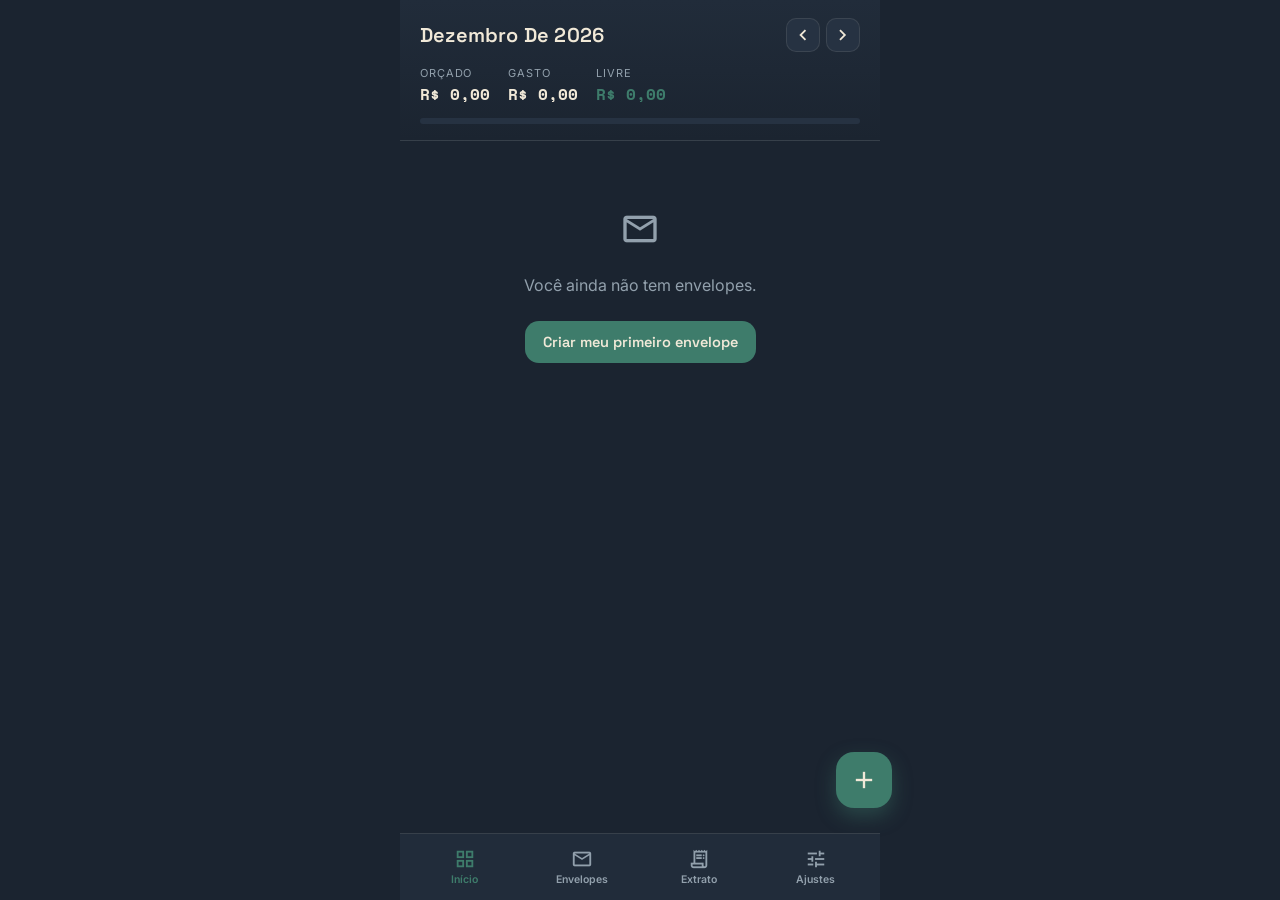
==== index.html @ c484752b "Add files via upload" ====
<!DOCTYPE html>
<html lang="pt-BR">
<head>
<meta charset="UTF-8">
<meta name="viewport" content="width=device-width, initial-scale=1.0, viewport-fit=cover, maximum-scale=1.0">
<title>Bolsos — controle por envelopes</title>
<meta name="description" content="Divida seu dinheiro em envelopes digitais e nunca mais estoure o orçamento do mês.">
<meta name="theme-color" content="#1B2430">
<link rel="manifest" href="manifest.json">
<link rel="icon" type="image/png" href="icons/favicon.png">
<link rel="apple-touch-icon" href="icons/icon-192.png">

<link rel="preconnect" href="https://fonts.googleapis.com">
<link rel="preconnect" href="https://fonts.gstatic.com" crossorigin>
<link href="https://fonts.googleapis.com/css2?family=Space+Grotesk:wght@500;600;700&family=Inter:wght@400;500;600;700&family=Space+Mono:wght@400;700&display=swap" rel="stylesheet">
<link rel="stylesheet" href="https://fonts.googleapis.com/css2?family=Material+Symbols+Outlined:opsz,wght,FILL,GRAD@20..48,300..600,0..1,-50..200">

<link rel="stylesheet" href="style.css">
</head>
<body>

<div id="app">

  <!-- Barra de razão (ledger bar) -->
  <header class="ledger-bar">
    <div class="ledger-top">
      <div class="ledger-mes" id="ledger-mes">Julho 2026</div>
      <button class="icon-btn" id="btn-mes-anterior" aria-label="Mês anterior">
        <span class="material-symbols-outlined">chevron_left</span>
      </button>
      <button class="icon-btn" id="btn-mes-proximo" aria-label="Próximo mês">
        <span class="material-symbols-outlined">chevron_right</span>
      </button>
    </div>
    <div class="ledger-stats">
      <div class="stat">
        <span class="stat-label">orçado</span>
        <span class="stat-value" id="stat-orcado">R$ 0</span>
      </div>
      <div class="stat">
        <span class="stat-label">gasto</span>
        <span class="stat-value" id="stat-gasto">R$ 0</span>
      </div>
      <div class="stat stat-livre">
        <span class="stat-label">livre</span>
        <span class="stat-value" id="stat-livre">R$ 0</span>
      </div>
    </div>
    <div class="ledger-bar-track">
      <div class="ledger-bar-fill" id="ledger-bar-fill"></div>
    </div>
  </header>

  <main id="main">

    <!-- VIEW: Início -->
    <section class="view active" id="view-inicio">
      <div class="envelopes-grid" id="envelopes-grid"></div>
      <div class="empty-state" id="empty-inicio" hidden>
        <span class="material-symbols-outlined empty-icon">mail</span>
        <p>Você ainda não tem envelopes.</p>
        <button class="btn-primary" id="btn-criar-primeiro">Criar meu primeiro envelope</button>
      </div>
    </section>

    <!-- VIEW: Envelopes (gerenciar) -->
    <section class="view" id="view-envelopes">
      <div class="section-head">
        <h2>Seus envelopes</h2>
        <button class="btn-secondary" id="btn-novo-envelope">
          <span class="material-symbols-outlined">add</span> Novo
        </button>
      </div>
      <div class="envelope-list" id="envelope-list"></div>
    </section>

    <!-- VIEW: Extrato -->
    <section class="view" id="view-extrato">
      <div class="section-head">
        <h2>Extrato</h2>
      </div>
      <div class="extrato-filtros">
        <select id="filtro-envelope">
          <option value="todos">Todos os envelopes</option>
        </select>
      </div>
      <div class="extrato-lista" id="extrato-lista"></div>
      <div class="empty-state" id="empty-extrato" hidden>
        <span class="material-symbols-outlined empty-icon">receipt_long</span>
        <p>Nenhum lançamento neste mês.</p>
      </div>
    </section>

    <!-- VIEW: Ajustes -->
    <section class="view" id="view-ajustes">
      <div class="section-head">
        <h2>Ajustes</h2>
      </div>

      <div class="ajuste-card">
        <div class="ajuste-row">
          <div>
            <strong>Dia de fechamento do mês</strong>
            <p class="ajuste-desc">Em qual dia o mês vira para seus envelopes.</p>
          </div>
          <select id="config-dia-fechamento">
            <!-- preenchido via JS -->
          </select>
        </div>
      </div>

      <div class="ajuste-card">
        <div class="ajuste-row ajuste-row-stack">
          <div>
            <strong>Backup dos seus dados</strong>
            <p class="ajuste-desc">Tudo fica salvo só neste aparelho. Exporte de vez em quando para não perder nada.</p>
          </div>
          <div class="ajuste-botoes">
            <button class="btn-secondary" id="btn-exportar">
              <span class="material-symbols-outlined">download</span> Exportar backup
            </button>
            <button class="btn-secondary" id="btn-importar">
              <span class="material-symbols-outlined">upload</span> Importar backup
            </button>
            <input type="file" id="input-importar" accept="application/json" hidden>
          </div>
        </div>
      </div>

      <div class="ajuste-card ajuste-card-perigo">
        <div class="ajuste-row">
          <div>
            <strong>Apagar todos os dados</strong>
            <p class="ajuste-desc">Remove envelopes e lançamentos deste aparelho. Não tem como desfazer.</p>
          </div>
          <button class="btn-perigo" id="btn-apagar-tudo">Apagar tudo</button>
        </div>
      </div>

      <div class="sobre-app">
        <p>Bolsos 1.0 · seus dados ficam só no seu aparelho, sem nuvem.</p>
        <a href="privacy.html">Política de privacidade</a>
      </div>
    </section>

  </main>

  <button class="fab" id="fab-add" aria-label="Novo lançamento">
    <span class="material-symbols-outlined">add</span>
  </button>

  <nav class="bottom-nav">
    <button class="nav-btn active" data-view="inicio">
      <span class="material-symbols-outlined">grid_view</span>
      <span>Início</span>
    </button>
    <button class="nav-btn" data-view="envelopes">
      <span class="material-symbols-outlined">mail</span>
      <span>Envelopes</span>
    </button>
    <button class="nav-btn" data-view="extrato">
      <span class="material-symbols-outlined">receipt_long</span>
      <span>Extrato</span>
    </button>
    <button class="nav-btn" data-view="ajustes">
      <span class="material-symbols-outlined">tune</span>
      <span>Ajustes</span>
    </button>
  </nav>

</div>

<!-- SHEET: novo lançamento -->
<div class="sheet-overlay" id="overlay"></div>

<div class="sheet" id="sheet-lancamento">
  <div class="sheet-handle"></div>
  <h3 class="sheet-title">Novo lançamento</h3>

  <div class="campo">
    <label>Envelope</label>
    <div class="chips" id="chips-envelope"></div>
  </div>

  <div class="campo">
    <label for="input-valor">Valor</label>
    <div class="input-valor-wrap">
      <span>R$</span>
      <input type="text" inputmode="decimal" id="input-valor" placeholder="0,00">
    </div>
  </div>

  <div class="campo campo-linha">
    <div class="campo campo-metade">
      <label for="input-data">Data</label>
      <input type="date" id="input-data">
    </div>
    <div class="campo campo-metade">
      <label for="input-nota">Nota (opcional)</label>
      <input type="text" id="input-nota" placeholder="Ex: mercado da semana" maxlength="60">
    </div>
  </div>

  <button class="btn-primary btn-full" id="btn-salvar-lancamento">Salvar lançamento</button>
</div>

<!-- SHEET: novo/editar envelope -->
<div class="sheet" id="sheet-envelope">
  <div class="sheet-handle"></div>
  <h3 class="sheet-title" id="titulo-sheet-envelope">Novo envelope</h3>

  <div class="campo">
    <label for="input-nome-envelope">Nome</label>
    <input type="text" id="input-nome-envelope" placeholder="Ex: Mercado" maxlength="24">
  </div>

  <div class="campo">
    <label for="input-limite-envelope">Limite mensal</label>
    <div class="input-valor-wrap">
      <span>R$</span>
      <input type="text" inputmode="decimal" id="input-limite-envelope" placeholder="0,00">
    </div>
  </div>

  <div class="campo">
    <label>Ícone</label>
    <div class="icon-grid" id="icon-grid"></div>
  </div>

  <div class="campo">
    <label>Cor do papel</label>
    <div class="paper-grid" id="paper-grid"></div>
  </div>

  <button class="btn-primary btn-full" id="btn-salvar-envelope">Salvar envelope</button>
  <button class="btn-texto-perigo" id="btn-excluir-envelope" hidden>Excluir este envelope</button>
</div>

<div class="toast" id="toast"></div>

<script src="app.js"></script>
</body>
</html>
---- style.css ----
:root {
  --navy: #1B2430;
  --navy-panel: #212C3A;
  --navy-panel-2: #263242;
  --line: rgba(241, 233, 216, 0.10);

  --kraft: #EFE6D3;
  --kraft-dark: #D6CAB0;
  --manila: #E4DCC3;
  --manila-dark: #CBC1A3;
  --sand: #D9CFB8;
  --sand-dark: #BFB294;
  --slate-paper: #CCD6D3;
  --slate-paper-dark: #AAB8B3;

  --ink: #1B2430;
  --cream: #F1E9D8;
  --muted: #92A0AC;

  --teal: #3E7C6B;
  --teal-dark: #2E5F52;
  --gold: #C99A3E;
  --gold-dark: #9C7629;
  --brick: #B84C36;
  --brick-dark: #8E3A29;

  --radius-card: 20px;
  --radius-sheet: 24px;

  --font-display: 'Space Grotesk', sans-serif;
  --font-body: 'Inter', sans-serif;
  --font-mono: 'Space Mono', monospace;
}

* { box-sizing: border-box; }

html, body {
  margin: 0;
  padding: 0;
  background: var(--navy);
  color: var(--cream);
  font-family: var(--font-body);
  -webkit-tap-highlight-color: transparent;
  overscroll-behavior-y: none;
}

body {
  min-height: 100vh;
  min-height: 100dvh;
}

button, input, select {
  font-family: inherit;
  color: inherit;
}

.material-symbols-outlined {
  font-variation-settings: 'FILL' 0, 'wght' 400, 'GRAD' 0, 'opsz' 24;
  font-size: 22px;
  line-height: 1;
  display: inline-block;
}

#app {
  max-width: 480px;
  margin: 0 auto;
  min-height: 100vh;
  min-height: 100dvh;
  display: flex;
  flex-direction: column;
  position: relative;
  padding-bottom: calc(78px + env(safe-area-inset-bottom));
}

/* ===== Ledger bar ===== */
.ledger-bar {
  padding: calc(18px + env(safe-area-inset-top)) 20px 16px;
  background: linear-gradient(180deg, var(--navy-panel), var(--navy));
  border-bottom: 1px solid var(--line);
  position: sticky;
  top: 0;
  z-index: 10;
}

.ledger-top {
  display: flex;
  align-items: center;
  gap: 6px;
  margin-bottom: 14px;
}

.ledger-mes {
  font-family: var(--font-display);
  font-weight: 600;
  font-size: 20px;
  letter-spacing: 0.01em;
  flex: 1;
  text-transform: capitalize;
}

.icon-btn {
  background: var(--navy-panel-2);
  border: 1px solid var(--line);
  color: var(--cream);
  width: 34px;
  height: 34px;
  border-radius: 10px;
  display: flex;
  align-items: center;
  justify-content: center;
}

.ledger-stats {
  display: flex;
  gap: 18px;
  margin-bottom: 12px;
}

.stat {
  display: flex;
  flex-direction: column;
  gap: 2px;
}

.stat-label {
  font-size: 11px;
  text-transform: uppercase;
  letter-spacing: 0.08em;
  color: var(--muted);
}

.stat-value {
  font-family: var(--font-mono);
  font-size: 16px;
  font-weight: 700;
}

.stat-livre .stat-value { color: var(--teal); }
.stat-livre.negativo .stat-value { color: var(--brick); }

.ledger-bar-track {
  height: 6px;
  border-radius: 4px;
  background: var(--navy-panel-2);
  overflow: hidden;
}

.ledger-bar-fill {
  height: 100%;
  width: 0%;
  background: var(--teal);
  border-radius: 4px;
  transition: width 0.4s ease, background 0.4s ease;
}

/* ===== Views ===== */
#main {
  flex: 1;
  padding: 18px 16px 24px;
}

.view { display: none; }
.view.active { display: block; }

.section-head {
  display: flex;
  align-items: center;
  justify-content: space-between;
  margin-bottom: 14px;
}

.section-head h2 {
  font-family: var(--font-display);
  font-size: 19px;
  margin: 0;
}

/* ===== Envelope card (signature element) ===== */
.envelopes-grid {
  display: grid;
  grid-template-columns: 1fr 1fr;
  gap: 14px;
}

.envelope-card {
  position: relative;
  padding-top: 30px;
  cursor: pointer;
  color: var(--ink);
}

.envelope-flap {
  position: absolute;
  top: 0; left: 0; right: 0;
  height: 34px;
  clip-path: polygon(0 0, 100% 0, 50% 100%);
}

.envelope-body {
  position: relative;
  border-radius: 0 0 14px 14px;
  padding: 30px 14px 16px;
  min-height: 118px;
  display: flex;
  flex-direction: column;
  justify-content: flex-end;
  box-shadow: 0 6px 14px rgba(0,0,0,0.22);
}

.envelope-seal {
  position: absolute;
  top: 14px;
  left: 50%;
  transform: translateX(-50%);
  width: 42px;
  height: 42px;
  border-radius: 50%;
  display: flex;
  align-items: center;
  justify-content: center;
  background: conic-gradient(var(--seal-color, var(--teal)) calc(var(--pct, 0) * 1%), rgba(27,36,48,0.14) 0);
}

.envelope-seal::after {
  content: "";
  position: absolute;
  inset: 4px;
  border-radius: 50%;
  background: var(--navy);
}

.envelope-seal .material-symbols-outlined {
  position: relative;
  z-index: 1;
  color: var(--cream);
  font-size: 18px;
}

.envelope-nome {
  font-family: var(--font-display);
  font-weight: 600;
  font-size: 14px;
  margin-bottom: 6px;
}

.envelope-valores {
  font-family: var(--font-mono);
  font-size: 12.5px;
  color: rgba(27,36,48,0.72);
}

.envelope-valores strong {
  color: var(--ink);
  font-size: 14px;
}

.envelope-status-tag {
  position: absolute;
  bottom: 12px;
  right: 12px;
  font-size: 10px;
  font-family: var(--font-mono);
  padding: 2px 7px;
  border-radius: 20px;
  font-weight: 700;
  letter-spacing: 0.02em;
}

.tag-ok { background: rgba(62,124,107,0.18); color: var(--teal-dark); }
.tag-atencao { background: rgba(201,154,62,0.22); color: var(--gold-dark); }
.tag-estourado { background: rgba(184,76,54,0.20); color: var(--brick-dark); }

/* ===== Empty state ===== */
.empty-state {
  display: flex;
  flex-direction: column;
  align-items: center;
  text-align: center;
  gap: 10px;
  padding: 50px 20px;
  color: var(--muted);
}

.empty-icon {
  font-size: 40px !important;
  color: var(--muted);
}

/* ===== Envelope list (manage) ===== */
.envelope-list {
  display: flex;
  flex-direction: column;
  gap: 10px;
}

.envelope-list-item {
  display: flex;
  align-items: center;
  gap: 12px;
  background: var(--navy-panel);
  border: 1px solid var(--line);
  border-radius: 16px;
  padding: 12px 14px;
}

.envelope-list-icon {
  width: 38px;
  height: 38px;
  border-radius: 10px;
  display: flex;
  align-items: center;
  justify-content: center;
  flex-shrink: 0;
}

.envelope-list-icon .material-symbols-outlined { color: var(--ink); font-size: 20px; }

.envelope-list-info { flex: 1; min-width: 0; }
.envelope-list-info strong { display: block; font-family: var(--font-display); font-size: 14.5px; }
.envelope-list-info span { font-size: 12.5px; color: var(--muted); font-family: var(--font-mono); }

/* ===== Extrato ===== */
.extrato-filtros { margin-bottom: 14px; }

select {
  background: var(--navy-panel);
  border: 1px solid var(--line);
  color: var(--cream);
  padding: 10px 12px;
  border-radius: 12px;
  font-size: 13.5px;
  width: 100%;
}

.extrato-lista {
  display: flex;
  flex-direction: column;
  gap: 8px;
}

.extrato-item {
  display: flex;
  align-items: center;
  gap: 12px;
  background: var(--navy-panel);
  border: 1px solid var(--line);
  border-radius: 14px;
  padding: 11px 13px;
}

.extrato-icon {
  width: 34px;
  height: 34px;
  border-radius: 9px;
  display: flex;
  align-items: center;
  justify-content: center;
  flex-shrink: 0;
}

.extrato-icon .material-symbols-outlined { color: var(--ink); font-size: 18px; }

.extrato-info { flex: 1; min-width: 0; }
.extrato-info strong { display: block; font-size: 13.5px; font-weight: 600; }
.extrato-info span { font-size: 11.5px; color: var(--muted); }

.extrato-valor {
  font-family: var(--font-mono);
  font-weight: 700;
  font-size: 13.5px;
  color: var(--brick);
  white-space: nowrap;
}

.extrato-delete {
  background: none;
  border: none;
  color: var(--muted);
  padding: 4px;
  display: flex;
}

/* ===== Ajustes ===== */
.ajuste-card {
  background: var(--navy-panel);
  border: 1px solid var(--line);
  border-radius: 16px;
  padding: 14px;
  margin-bottom: 12px;
}

.ajuste-row {
  display: flex;
  align-items: center;
  justify-content: space-between;
  gap: 12px;
}

.ajuste-row-stack { flex-direction: column; align-items: stretch; }

.ajuste-row strong { font-size: 14px; }
.ajuste-desc { font-size: 12.5px; color: var(--muted); margin: 4px 0 0; line-height: 1.4; }

.ajuste-card select { width: auto; min-width: 90px; }

.ajuste-botoes { display: flex; flex-direction: column; gap: 8px; margin-top: 12px; }

.ajuste-card-perigo { border-color: rgba(184,76,54,0.35); }

.btn-perigo {
  background: rgba(184,76,54,0.14);
  color: var(--brick);
  border: 1px solid rgba(184,76,54,0.35);
  padding: 9px 14px;
  border-radius: 10px;
  font-size: 13px;
  font-weight: 600;
  white-space: nowrap;
}

.sobre-app {
  text-align: center;
  color: var(--muted);
  font-size: 12px;
  padding: 20px 0 10px;
  line-height: 1.6;
}

.sobre-app a { color: var(--teal); text-decoration: none; }

/* ===== Buttons ===== */
.btn-primary {
  background: var(--teal);
  color: var(--cream);
  border: none;
  padding: 12px 18px;
  border-radius: 14px;
  font-weight: 600;
  font-size: 14.5px;
  font-family: var(--font-display);
  display: inline-flex;
  align-items: center;
  justify-content: center;
  gap: 6px;
}

.btn-full { width: 100%; }

.btn-secondary {
  background: var(--navy-panel-2);
  color: var(--cream);
  border: 1px solid var(--line);
  padding: 9px 14px;
  border-radius: 12px;
  font-size: 13px;
  font-weight: 600;
  display: inline-flex;
  align-items: center;
  gap: 6px;
}

.btn-texto-perigo {
  background: none;
  border: none;
  color: var(--brick);
  font-size: 13px;
  padding: 12px 0 4px;
  width: 100%;
  text-align: center;
}

/* ===== FAB ===== */
.fab {
  position: fixed;
  right: 20px;
  bottom: calc(92px + env(safe-area-inset-bottom));
  width: 56px;
  height: 56px;
  border-radius: 18px;
  background: var(--teal);
  color: var(--cream);
  border: none;
  display: flex;
  align-items: center;
  justify-content: center;
  box-shadow: 0 8px 20px rgba(62,124,107,0.4);
  z-index: 20;
  left: 50%;
  margin-left: min(196px, calc(50vw - 36px));
}

.fab .material-symbols-outlined { font-size: 28px; }

/* ===== Bottom nav ===== */
.bottom-nav {
  position: fixed;
  bottom: 0;
  left: 0;
  right: 0;
  display: flex;
  max-width: 480px;
  margin: 0 auto;
  background: var(--navy-panel);
  border-top: 1px solid var(--line);
  padding: 8px 6px calc(8px + env(safe-area-inset-bottom));
  z-index: 20;
}

.nav-btn {
  flex: 1;
  background: none;
  border: none;
  color: var(--muted);
  display: flex;
  flex-direction: column;
  align-items: center;
  gap: 3px;
  padding: 6px 0;
  font-size: 10.5px;
  font-weight: 600;
  border-radius: 12px;
}

.nav-btn.active { color: var(--teal); }

/* ===== Sheets (bottom modal) ===== */
.sheet-overlay {
  position: fixed;
  inset: 0;
  background: rgba(0,0,0,0.5);
  opacity: 0;
  pointer-events: none;
  transition: opacity 0.25s ease;
  z-index: 30;
}

.sheet-overlay.visible { opacity: 1; pointer-events: auto; }

.sheet {
  position: fixed;
  left: 0; right: 0; bottom: 0;
  max-width: 480px;
  margin: 0 auto;
  background: var(--navy-panel);
  border-radius: 24px 24px 0 0;
  padding: 10px 20px calc(24px + env(safe-area-inset-bottom));
  transform: translateY(110%);
  transition: transform 0.3s cubic-bezier(.32,.72,0,1);
  z-index: 31;
  max-height: 86vh;
  overflow-y: auto;
}

.sheet.visible { transform: translateY(0); }

.sheet-handle {
  width: 36px;
  height: 4px;
  background: var(--line);
  border-radius: 4px;
  margin: 8px auto 14px;
}

.sheet-title {
  font-family: var(--font-display);
  font-size: 18px;
  margin: 0 0 16px;
}

.campo { margin-bottom: 16px; }
.campo label {
  display: block;
  font-size: 12.5px;
  color: var(--muted);
  margin-bottom: 6px;
  font-weight: 600;
}

.campo-linha { display: flex; gap: 10px; }
.campo-metade { flex: 1; margin-bottom: 0; }

input[type="text"], input[type="date"] {
  width: 100%;
  background: var(--navy-panel-2);
  border: 1px solid var(--line);
  color: var(--cream);
  padding: 12px 13px;
  border-radius: 12px;
  font-size: 15px;
}

.input-valor-wrap {
  display: flex;
  align-items: center;
  background: var(--navy-panel-2);
  border: 1px solid var(--line);
  border-radius: 12px;
  padding: 0 13px;
}

.input-valor-wrap span { color: var(--muted); font-family: var(--font-mono); margin-right: 6px; }

.input-valor-wrap input {
  border: none;
  background: none;
  padding: 12px 0;
  font-family: var(--font-mono);
  font-size: 17px;
  font-weight: 700;
  flex: 1;
}

.input-valor-wrap input:focus { outline: none; }
input:focus, select:focus { outline: 2px solid var(--teal); outline-offset: 1px; }

.chips {
  display: flex;
  flex-wrap: wrap;
  gap: 8px;
}

.chip {
  display: flex;
  align-items: center;
  gap: 6px;
  padding: 8px 12px;
  border-radius: 20px;
  background: var(--navy-panel-2);
  border: 1px solid var(--line);
  font-size: 13px;
  font-weight: 600;
}

.chip .material-symbols-outlined { font-size: 16px; }

.chip.selected {
  background: var(--teal);
  border-color: var(--teal);
  color: var(--cream);
}

.icon-grid, .paper-grid {
  display: grid;
  grid-template-columns: repeat(6, 1fr);
  gap: 8px;
}

.icon-opt {
  aspect-ratio: 1;
  border-radius: 10px;
  background: var(--navy-panel-2);
  border: 1px solid var(--line);
  display: flex;
  align-items: center;
  justify-content: center;
}

.icon-opt.selected { background: var(--teal); border-color: var(--teal); }
.icon-opt .material-symbols-outlined { color: var(--cream); font-size: 19px; }

.paper-opt {
  aspect-ratio: 1;
  border-radius: 10px;
  border: 2px solid transparent;
}

.paper-opt.selected { border-color: var(--teal); }

/* ===== Toast ===== */
.toast {
  position: fixed;
  left: 50%;
  bottom: calc(90px + env(safe-area-inset-bottom));
  transform: translateX(-50%) translateY(20px);
  background: var(--cream);
  color: var(--ink);
  padding: 11px 18px;
  border-radius: 30px;
  font-size: 13.5px;
  font-weight: 600;
  box-shadow: 0 8px 20px rgba(0,0,0,0.3);
  opacity: 0;
  pointer-events: none;
  transition: opacity 0.25s ease, transform 0.25s ease;
  z-index: 50;
  max-width: 90%;
  text-align: center;
}

.toast.visible {
  opacity: 1;
  transform: translateX(-50%) translateY(0);
}

/* ===== Accessibility ===== */
:focus-visible { outline: 2px solid var(--teal); outline-offset: 2px; }

@media (prefers-reduced-motion: reduce) {
  * { transition: none !important; animation: none !important; }
}

@media (max-width: 340px) {
  .envelopes-grid { grid-template-columns: 1fr 1fr; gap: 10px; }
}
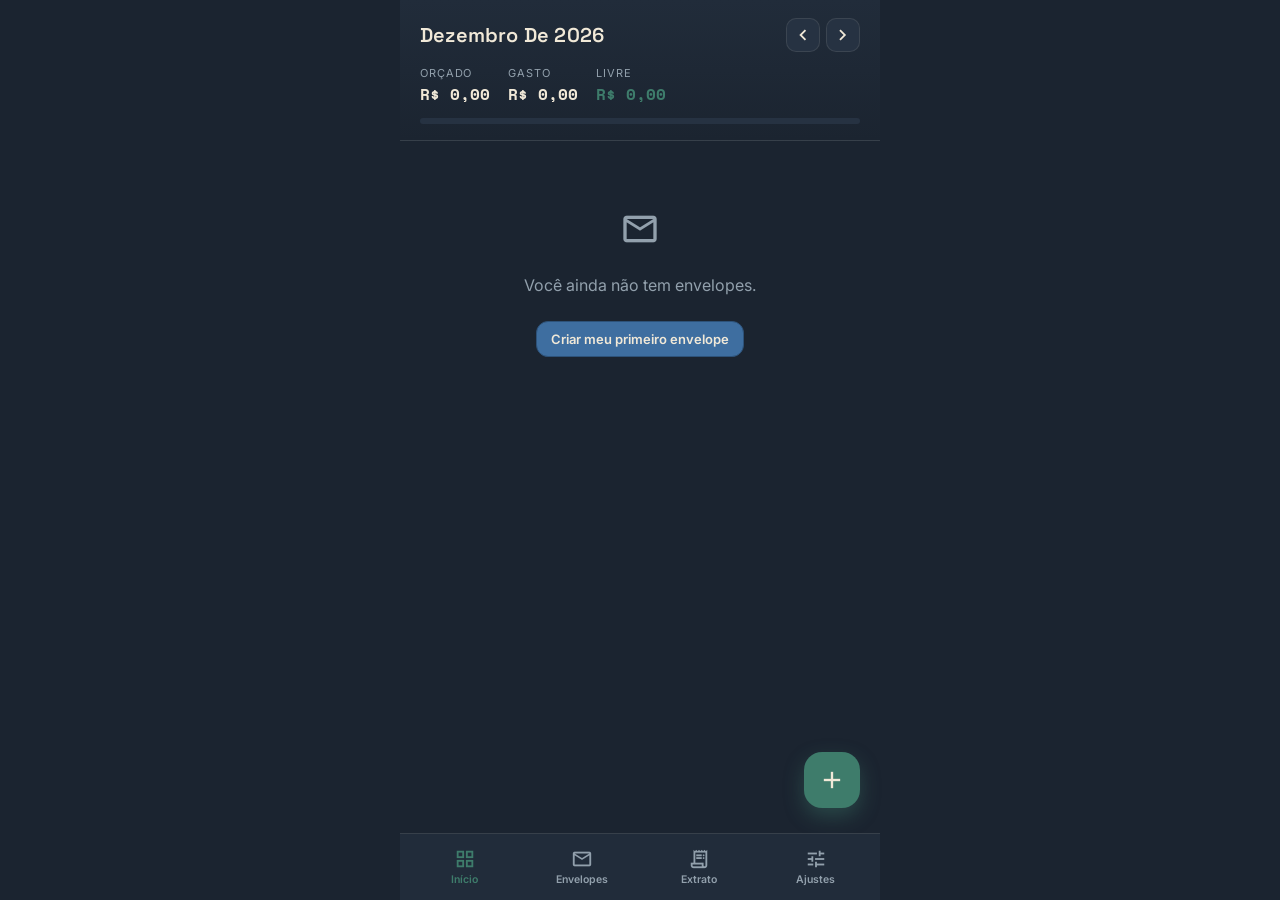
==== commit c5daa522: "Add files via upload" ====
--- a/index.html
+++ b/index.html
@@ -59,7 +59,7 @@
       <div class="empty-state" id="empty-inicio" hidden>
         <span class="material-symbols-outlined empty-icon">mail</span>
         <p>Você ainda não tem envelopes.</p>
-        <button class="btn-primary" id="btn-criar-primeiro">Criar meu primeiro envelope</button>
+        <button class="btn-azul" id="btn-criar-primeiro">Criar meu primeiro envelope</button>
       </div>
     </section>
 
@@ -67,7 +67,7 @@
     <section class="view" id="view-envelopes">
       <div class="section-head">
         <h2>Seus envelopes</h2>
-        <button class="btn-secondary" id="btn-novo-envelope">
+        <button class="btn-azul" id="btn-novo-envelope">
           <span class="material-symbols-outlined">add</span> Novo
         </button>
       </div>
@@ -145,9 +145,11 @@
 
   </main>
 
-  <button class="fab" id="fab-add" aria-label="Novo lançamento">
-    <span class="material-symbols-outlined">add</span>
-  </button>
+  <div class="fab-wrap">
+    <button class="fab" id="fab-add" aria-label="Novo lançamento">
+      <span class="material-symbols-outlined">add</span>
+    </button>
+  </div>
 
   <nav class="bottom-nav">
     <button class="nav-btn active" data-view="inicio">
--- a/style.css
+++ b/style.css
@@ -23,6 +23,8 @@
   --gold-dark: #9C7629;
   --brick: #B84C36;
   --brick-dark: #8E3A29;
+  --blue: #3E6EA0;
+  --blue-dark: #2D5279;
 
   --radius-card: 20px;
   --radius-sheet: 24px;
@@ -247,6 +249,9 @@
   font-family: var(--font-mono);
   font-size: 12.5px;
   color: rgba(27,36,48,0.72);
+  white-space: nowrap;
+  overflow: hidden;
+  text-overflow: ellipsis;
 }
 
 .envelope-valores strong {
@@ -361,7 +366,14 @@
 .extrato-icon .material-symbols-outlined { color: var(--ink); font-size: 18px; }
 
 .extrato-info { flex: 1; min-width: 0; }
-.extrato-info strong { display: block; font-size: 13.5px; font-weight: 600; }
+.extrato-info strong {
+  display: block;
+  font-size: 13.5px;
+  font-weight: 600;
+  white-space: nowrap;
+  overflow: hidden;
+  text-overflow: ellipsis;
+}
 .extrato-info span { font-size: 11.5px; color: var(--muted); }
 
 .extrato-valor {
@@ -370,6 +382,9 @@
   font-size: 13.5px;
   color: var(--brick);
   white-space: nowrap;
+  flex-shrink: 0;
+  text-align: right;
+  min-width: 74px;
 }
 
 .extrato-delete {
@@ -378,6 +393,7 @@
   color: var(--muted);
   padding: 4px;
   display: flex;
+  flex-shrink: 0;
 }
 
 /* ===== Ajustes ===== */
@@ -456,6 +472,20 @@
   font-weight: 600;
   display: inline-flex;
   align-items: center;
+  gap: 6px;
+}
+
+.btn-azul {
+  background: var(--blue);
+  color: var(--cream);
+  border: 1px solid var(--blue-dark);
+  padding: 9px 14px;
+  border-radius: 12px;
+  font-size: 13px;
+  font-weight: 600;
+  display: inline-flex;
+  align-items: center;
+  justify-content: center;
   gap: 6px;
 }
 
@@ -470,10 +500,22 @@
 }
 
 /* ===== FAB ===== */
+.fab-wrap {
+  position: fixed;
+  left: 0;
+  right: 0;
+  bottom: calc(92px + env(safe-area-inset-bottom));
+  max-width: 480px;
+  margin: 0 auto;
+  height: 56px;
+  pointer-events: none;
+  z-index: 20;
+}
+
 .fab {
-  position: fixed;
+  position: absolute;
   right: 20px;
-  bottom: calc(92px + env(safe-area-inset-bottom));
+  bottom: 0;
   width: 56px;
   height: 56px;
   border-radius: 18px;
@@ -484,9 +526,7 @@
   align-items: center;
   justify-content: center;
   box-shadow: 0 8px 20px rgba(62,124,107,0.4);
-  z-index: 20;
-  left: 50%;
-  margin-left: min(196px, calc(50vw - 36px));
+  pointer-events: auto;
 }
 
 .fab .material-symbols-outlined { font-size: 28px; }
